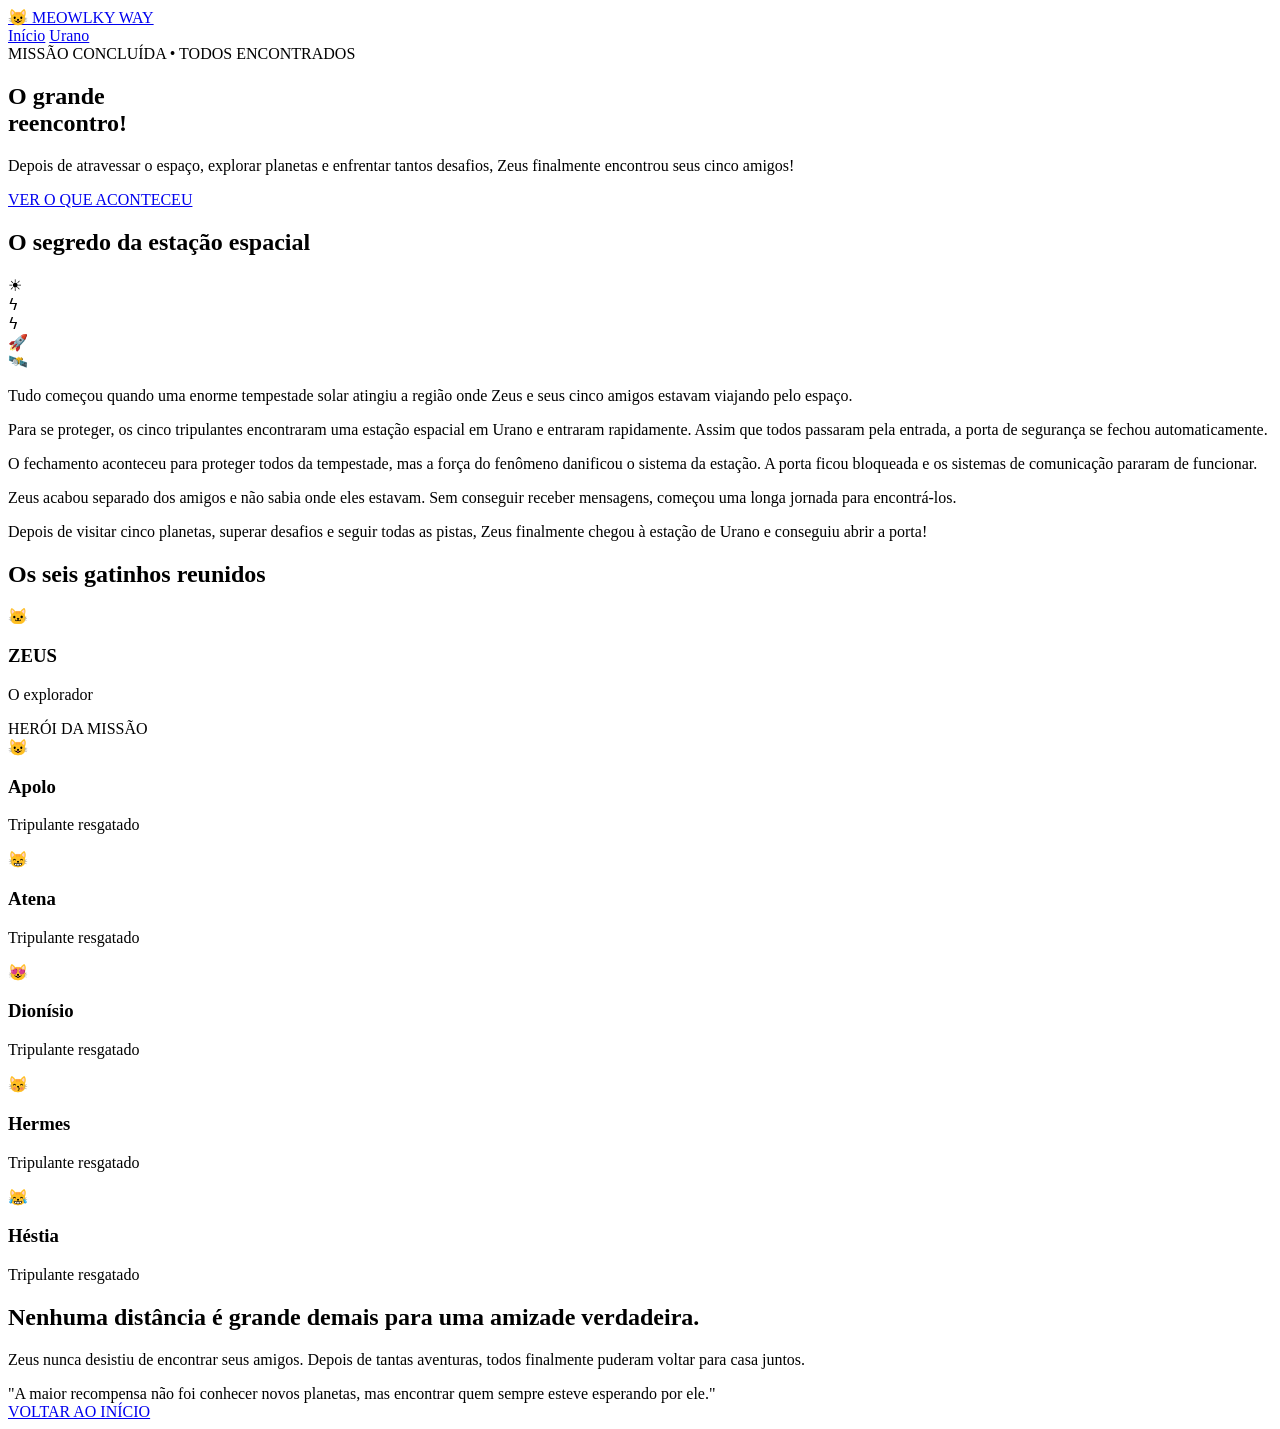
==== final.html @ 20ea3744 "Add files via upload" ====
<!DOCTYPE html>
<html lang="pt-BR">

<head>
    <meta charset="UTF-8">
    <meta name="viewport" content="width=device-width, initial-scale=1.0">

    <title>MEOWLKY WAY | O Grande Reencontro</title>

    <link rel="stylesheet" href="css/final.css">

    <link href="https://fonts.googleapis.com/css2?family=Nunito:wght@400;500;600;700;800;900&family=Orbitron:wght@500;600;700;800;900&display=swap" rel="stylesheet">
</head>

<body>

    <!-- CABEÇALHO -->

    <header>
        <a href="index.html" class="logo"> 😺 MEOWLKY WAY</a>

        <nav>
            <a href="index.html">Início</a>
            <a href="uranus.html">Urano</a>
        </nav>
    </header>


    <!-- APRESENTAÇÃO -->

    <section class="hero">

        <div class="hero-texto">

            <span class="etiqueta">MISSÃO CONCLUÍDA • TODOS ENCONTRADOS</span>

            <h1>O grande<br>reencontro!</h1>

            <p>
                Depois de atravessar o espaço, explorar planetas
                e enfrentar tantos desafios, Zeus finalmente
                encontrou seus cinco amigos!
            </p>

            <a href="#historia" class="botao">VER O QUE ACONTECEU</a>

        </div>

    </section>


    <!-- HISTÓRIA -->

    <section class="historia" id="historia">

        <div class="titulo-secao">


            <h2>O segredo da estação espacial</h2>


        </div>

        <div class="historia-card">

            <div class="historia-ilustracao">

                <div class="sol">☀</div>
                <div class="raio raio1">ϟ</div>
                <div class="raio raio2">ϟ</div>
                <div class="nave">🚀</div>
                <div class="estacao">🛰️</div>

            </div>

            <div class="historia-texto">

                <p>
                    Tudo começou quando uma enorme tempestade solar
                    atingiu a região onde Zeus e seus cinco amigos
                    estavam viajando pelo espaço.
                </p>

                <p>
                    Para se proteger, os cinco tripulantes encontraram
                    uma estação espacial em Urano e entraram rapidamente.
                    Assim que todos passaram pela entrada, a porta de
                    segurança se fechou automaticamente.
                </p>

                <p>
                    O fechamento aconteceu para proteger todos da
                    tempestade, mas a força do fenômeno danificou
                    o sistema da estação. A porta ficou bloqueada
                    e os sistemas de comunicação pararam de funcionar.
                </p>

                <p>
                    Zeus acabou separado dos amigos e não sabia
                    onde eles estavam. Sem conseguir receber mensagens,
                    começou uma longa jornada para encontrá-los.
                </p>

                <p class="destaque">
                    Depois de visitar cinco planetas, superar desafios
                    e seguir todas as pistas, Zeus finalmente chegou
                    à estação de Urano e conseguiu abrir a porta!
                </p>

            </div>

        </div>

    </section>


    <!-- REENCONTRO -->

    <section class="reencontro">

        <div class="titulo-secao">
            <h2>Os seis gatinhos reunidos</h2>
        </div>

        <div class="grupo-gatos">

            <div class="gato-card">
                <div class="gato-avatar">🐱</div>
                <h3>ZEUS</h3>
                <p>O explorador</p>
                <span class="tag">HERÓI DA MISSÃO</span>
            </div>

            <div class="gato-card">
                <div class="gato-avatar">😺</div>
                <h3>Apolo</h3>
                <p>Tripulante resgatado</p>
            </div>

            <div class="gato-card">
                <div class="gato-avatar">😸</div>
                <h3>Atena</h3>
                <p>Tripulante resgatado</p>
            </div>

            <div class="gato-card">
                <div class="gato-avatar">😻</div>
                <h3>Dionísio</h3>
                <p>Tripulante resgatado</p>
            </div>

            <div class="gato-card">
                <div class="gato-avatar">😽</div>
                <h3>Hermes</h3>
                <p>Tripulante resgatado</p>
            </div>

            <div class="gato-card">
                <div class="gato-avatar">😹</div>
                <h3>Héstia</h3>
                <p>Tripulante resgatado</p>
            </div>

        </div>

    </section>


    <!-- FINAL -->

    <section class="final">
 
        <h2>Nenhuma distância é grande demais para uma amizade verdadeira.</h2>

        <p>
            Zeus nunca desistiu de encontrar seus amigos.
            Depois de tantas aventuras, todos finalmente
            puderam voltar para casa juntos.
        </p>

        <div class="frase-final">
            "A maior recompensa não foi conhecer novos planetas,
            mas encontrar quem sempre esteve esperando por ele."
        </div>

        <a href="index.html" class="botao">VOLTAR AO INÍCIO</a>
    </section>



</body>
</html>
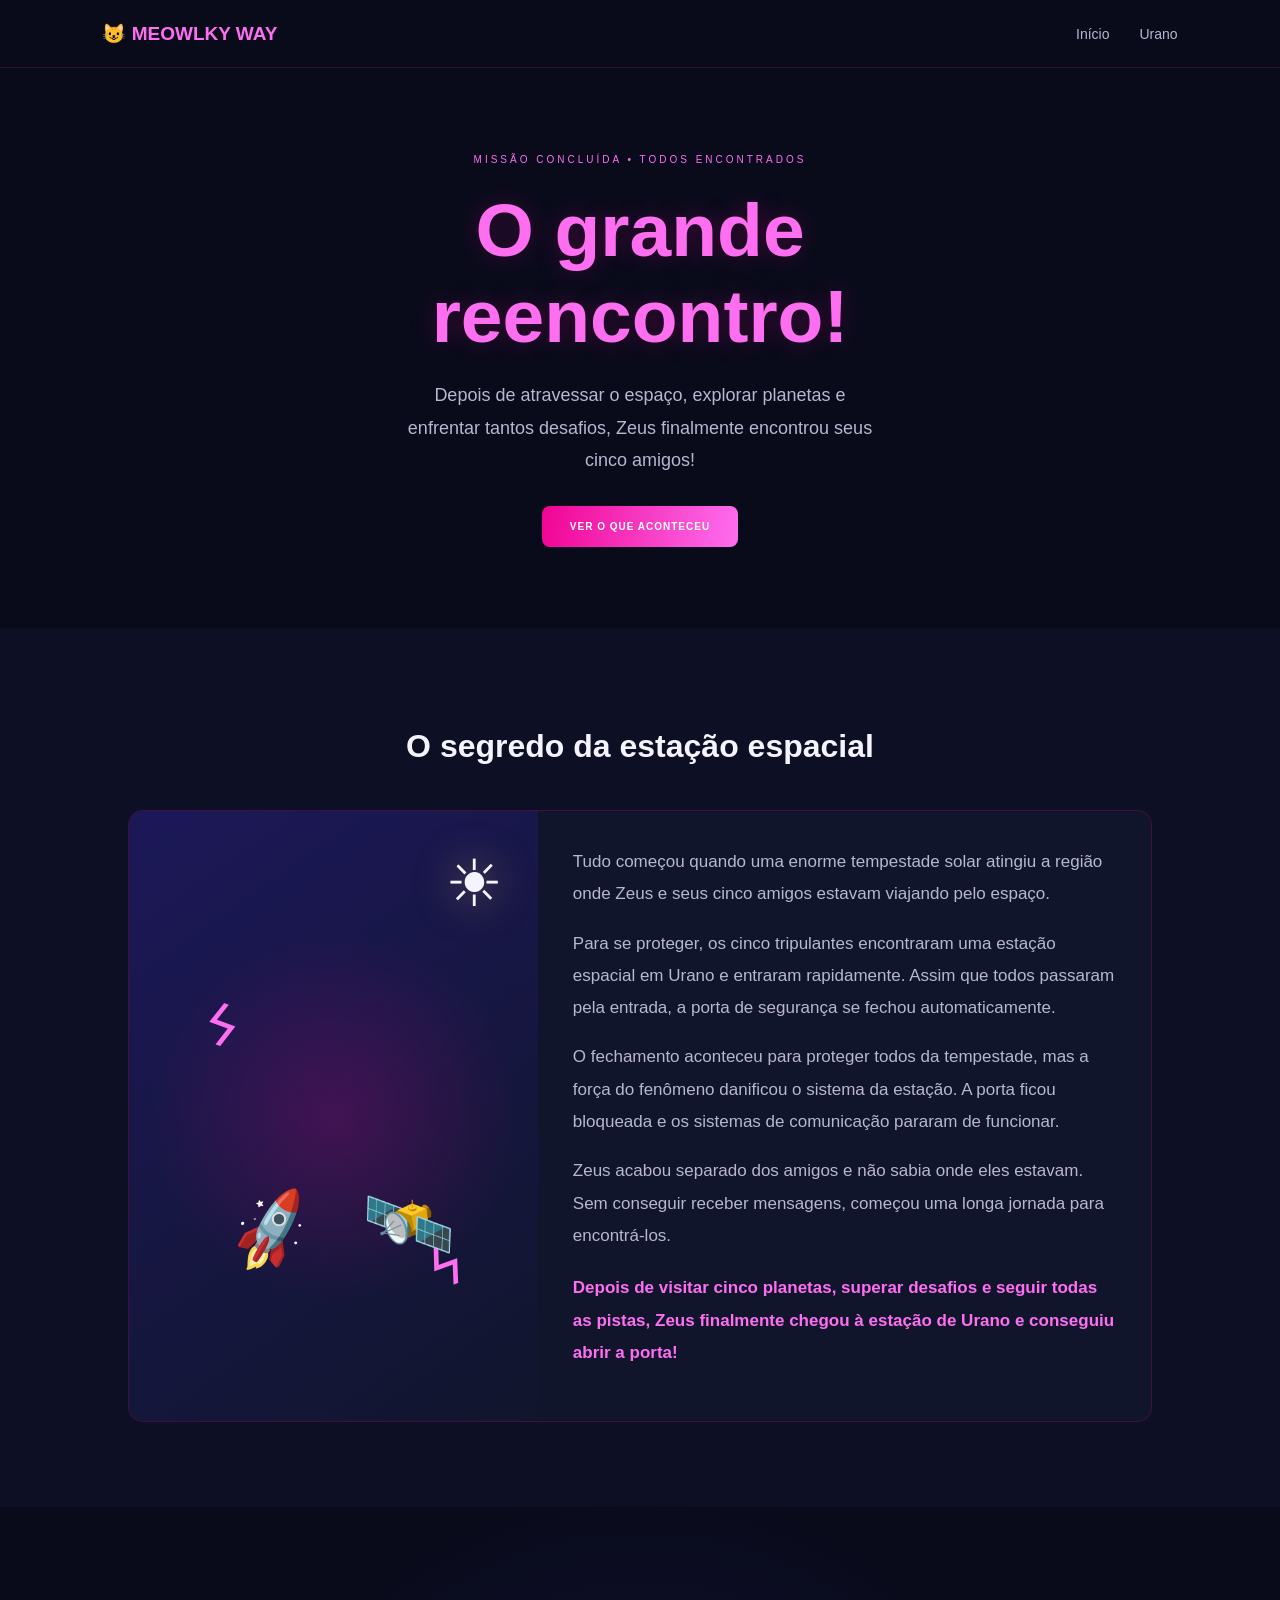
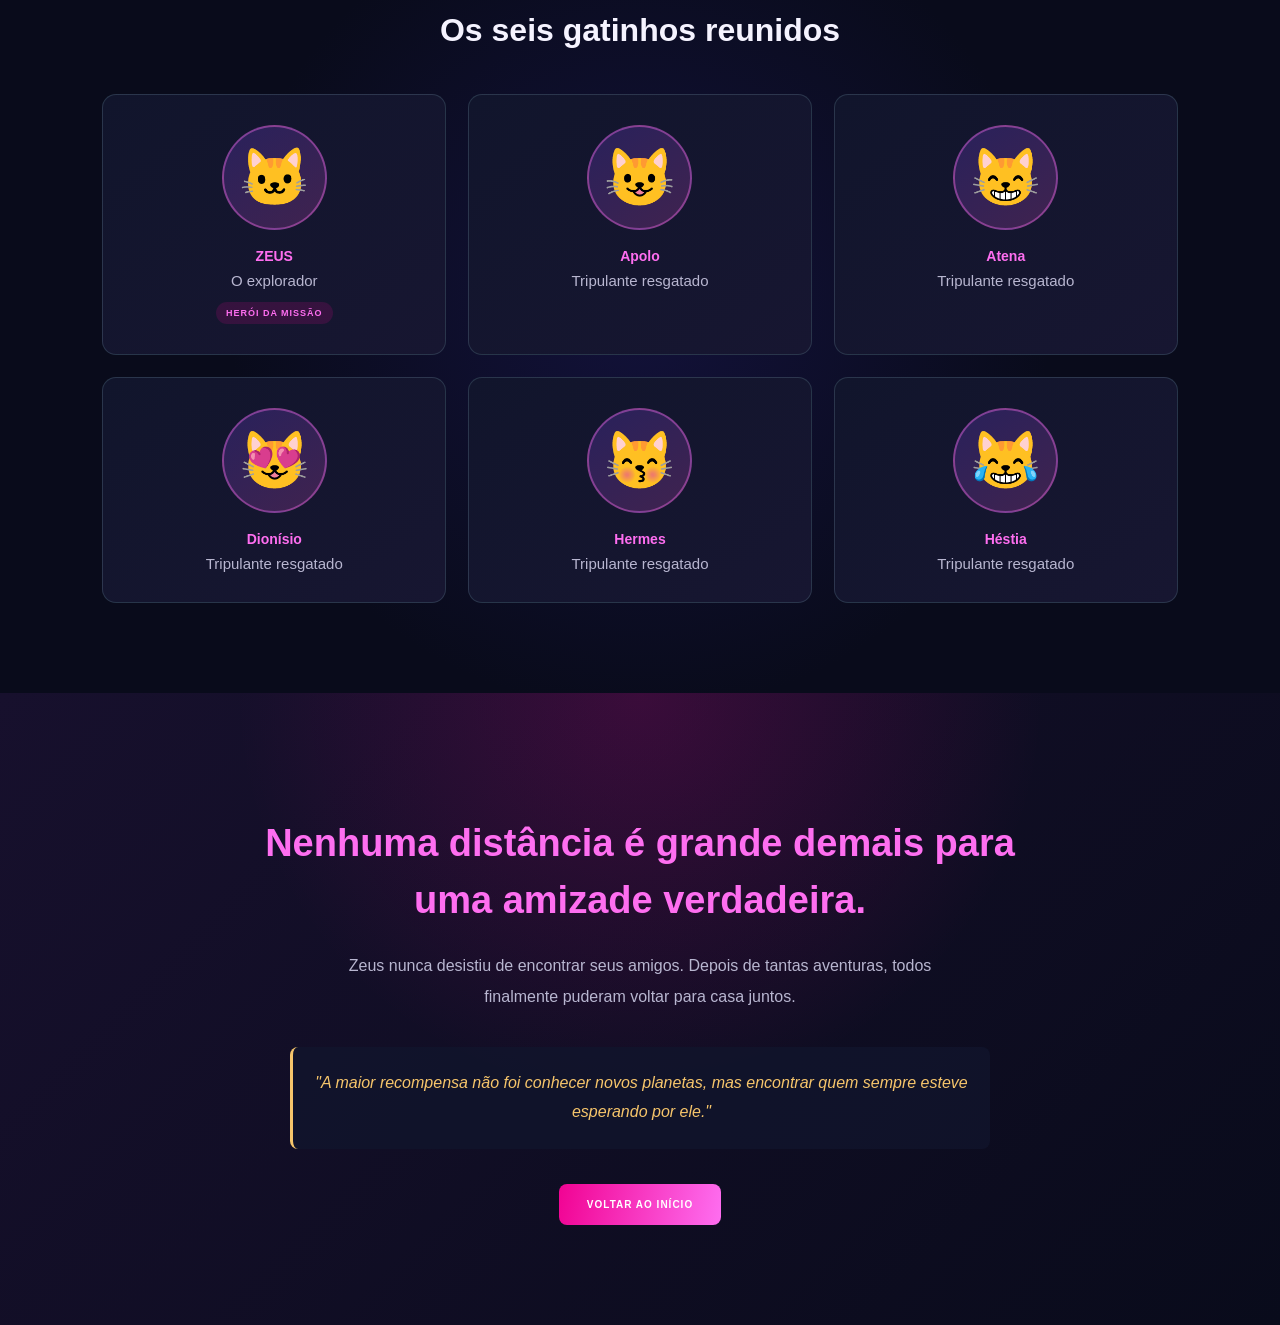
==== commit dced3b79: "Restore final.html with complete content" ====
--- a/final.html
+++ b/final.html
@@ -8,7 +8,7 @@
 
     <title>MEOWLKY WAY | O Grande Reencontro</title>
 
-    <link rel="stylesheet" href="css/final.css">
+    <link rel="stylesheet" href="final.css">
 
     <link href="https://fonts.googleapis.com/css2?family=Nunito:wght@400;500;600;700;800;900&family=Orbitron:wght@500;600;700;800;900&display=swap" rel="stylesheet">
 </head>
@@ -190,4 +190,4 @@
 
 
 </body>
-</html>+</html>
--- a/final.css
+++ b/final.css
@@ -0,0 +1,544 @@
+
+* {
+    margin: 0;
+    padding: 0;
+    box-sizing: border-box;
+}
+
+:root {
+    --fundo: #090B1B;
+    --fundo-card: #11152C;
+    --roxo: #1C1859;
+    --rosa: #F10393;
+    --rosa-claro: #FE6EF0;
+    --azul: #62C5D8;
+    --dourado: #F6C56B;
+    --texto: #F5F3FF;
+    --texto-secundario: #B8B6D0;
+}
+
+html {
+    scroll-behavior: smooth;
+}
+
+body {
+    background: var(--fundo);
+    color: var(--texto);
+    font-family: 'Nunito', sans-serif;
+}
+
+/* CABEÇALHO */
+
+header {
+    padding: 22px 8%;
+    display: flex;
+    align-items: center;
+    justify-content: space-between;
+    background: #090B1B;
+    border-bottom: 1px solid rgba(241, 3, 147, 0.2);
+}
+
+.logo {
+    color: var(--rosa-claro);
+    font-family: 'Orbitron', sans-serif;
+    font-size: 19px;
+    font-weight: 800;
+    text-decoration: none;
+}
+
+nav {
+    display: flex;
+    gap: 30px;
+}
+
+nav a {
+    color: var(--texto-secundario);
+    font-size: 14px;
+    text-decoration: none;
+    transition: 0.3s;
+}
+
+
+
+/* BOTÕES */
+
+.botao {
+    display: inline-block;
+    padding: 15px 28px;
+    border-radius: 8px;
+    background: linear-gradient(100deg, #F10393, #FE6EF0);
+    color: white;
+    font-family: 'Orbitron', sans-serif;
+    font-size: 10px;
+    font-weight: 800;
+    letter-spacing: 1px;
+    text-decoration: none;
+    transition: 0.3s;
+}
+
+
+
+/* HERO */
+
+.hero {
+    min-height: 560px;
+    display: flex;
+    align-items: center;
+    justify-content: center;
+    text-align: center;
+    padding-top: 50px;
+    padding-bottom: 50px;
+}
+
+.hero-content {
+    max-width: 850px;
+    width: 100%;
+    margin: auto;
+}
+
+.hero-description {
+    max-width: 650px;
+    margin: 20px auto 0;
+    color: var(--texto);
+    font-size: 18px;
+    line-height: 1.8;
+}
+
+.hero-buttons {
+    display: flex;
+    justify-content: center;
+    margin-top: 30px;
+}
+
+.etiqueta,
+.titulo-secao span {
+    color: var(--rosa-claro);
+    font-family: 'Orbitron', sans-serif;
+    font-size: 10px;
+    letter-spacing: 3px;
+}
+
+.hero h1 {
+    margin: 20px 0;
+    color: #FE6EF0;
+    font-family: 'Orbitron', sans-serif;
+    font-size: clamp(45px, 7vw, 75px);
+    line-height: 1.15;
+    text-shadow: 0 0 25px rgba(241, 3, 147, 0.25);
+}
+
+.hero p {
+    max-width: 470px;
+    margin-bottom: 30px;
+    color: var(--texto-secundario);
+    font-size: 18px;
+    line-height: 1.8;
+}
+
+/* PLANETA E ESPAÇO */
+
+.hero-espaco {
+    width: 350px;
+    height: 350px;
+    flex-shrink: 0;
+    position: relative;
+    display: flex;
+    align-items: center;
+    justify-content: center;
+}
+
+.planeta {
+    width: 190px;
+    height: 190px;
+    border-radius: 50%;
+    background: linear-gradient(145deg, #F10393, #7B42B5 55%, #25205D);
+    box-shadow:
+        inset -25px -20px 35px #160E3B,
+        0 0 50px rgba(241, 3, 147, 0.25);
+}
+
+.orbita {
+    position: absolute;
+    width: 320px;
+    height: 115px;
+    border: 2px solid rgba(254, 110, 240, 0.6);
+    border-radius: 50%;
+    transform: rotate(-25deg);
+}
+
+.gato-espacial {
+    position: absolute;
+    font-size: 90px;
+    z-index: 2;
+    filter: drop-shadow(0 0 15px rgba(255, 255, 255, 0.2));
+}
+
+.estrela {
+    position: absolute;
+    color: var(--dourado);
+    font-size: 25px;
+    animation: brilhar 2s infinite alternate;
+}
+
+.estrela1 { top: 15%; left: 10%; }
+.estrela2 { top: 20%; right: 5%; }
+.estrela3 { bottom: 15%; left: 12%; }
+.estrela4 { bottom: 10%; right: 15%; }
+.estrela5 { top: 50%; right: 0; }
+
+/* SEÇÕES */
+
+.titulo-secao {
+    margin-bottom: 45px;
+    text-align: center;
+}
+
+.titulo-secao h2 {
+    margin: 15px 0;
+    color: var(--texto);
+    font-family: 'Orbitron', sans-serif;
+    font-size: clamp(23px, 4vw, 32px);
+}
+
+.titulo-secao p {
+    color: var(--texto-secundario);
+    line-height: 1.7;
+}
+
+/* HISTÓRIA */
+
+.historia {
+    padding: 85px 10%;
+    background: #0D1024;
+}
+
+.historia-card {
+    max-width: 1050px;
+    margin: auto;
+    display: grid;
+    grid-template-columns: 0.8fr 1.2fr;
+    overflow: hidden;
+    border: 1px solid rgba(241, 3, 147, 0.2);
+    border-radius: 15px;
+    background: var(--fundo-card);
+}
+
+.historia-ilustracao {
+    min-height: 390px;
+    position: relative;
+    display: flex;
+    align-items: center;
+    justify-content: center;
+    overflow: hidden;
+    background:
+        radial-gradient(circle, rgba(241, 3, 147, 0.2), transparent 50%),
+        linear-gradient(145deg, #1C1859, #11152C);
+}
+
+.sol {
+    position: absolute;
+    top: 35px;
+    right: 35px;
+    font-size: 65px;
+    filter: drop-shadow(0 0 20px rgba(246, 197, 107, 0.5));
+}
+
+.raio {
+    position: absolute;
+    color: var(--rosa-claro);
+    font-size: 55px;
+}
+
+.raio1 {
+    top: 30%;
+    left: 18%;
+    transform: rotate(20deg);
+}
+
+.raio2 {
+    right: 18%;
+    bottom: 20%;
+    transform: rotate(-20deg);
+}
+
+.nave {
+    position: absolute;
+    bottom: 25%;
+    left: 25%;
+    font-size: 65px;
+    transform: rotate(-15deg);
+}
+
+.estacao {
+    position: absolute;
+    right: 20%;
+    bottom: 25%;
+    font-size: 75px;
+}
+
+.historia-texto {
+    padding: 35px;
+}
+
+.historia-texto p {
+    margin-bottom: 17px;
+    color: var(--texto-secundario);
+    font-size: 17px;
+    line-height: 1.9;
+}
+
+.historia-texto .destaque {
+    margin-top: 20px;
+    color: var(--rosa-claro);
+    font-weight: 800;
+}
+
+/* REENCONTRO */
+
+.reencontro {
+    padding: 90px 8%;
+    background:
+        radial-gradient(circle at 50% 50%, rgba(28, 24, 89, 0.5), transparent 55%),
+        var(--fundo);
+}
+
+.grupo-gatos {
+    max-width: 1100px;
+    margin: auto;
+    display: grid;
+    grid-template-columns: repeat(3, 1fr);
+    gap: 22px;
+}
+
+.gato-card {
+    padding: 30px 20px;
+    border: 1px solid rgba(165, 232, 242, 0.15);
+    border-radius: 14px;
+    background: linear-gradient(145deg, #11152C, #171631);
+    text-align: center;
+    transition: 0.3s;
+}
+
+
+
+.gato-avatar {
+    width: 105px;
+    height: 105px;
+    margin: 0 auto 18px;
+    display: flex;
+    align-items: center;
+    justify-content: center;
+    border: 2px solid rgba(254, 110, 240, 0.4);
+    border-radius: 50%;
+    background: linear-gradient(145deg, #29215B, #40234F);
+    font-size: 57px;
+}
+
+.gato-card h3 {
+    color: var(--rosa-claro);
+    font-family: 'Orbitron', sans-serif;
+    font-size: 14px;
+}
+
+.gato-card p {
+    margin-top: 8px;
+    color: var(--texto-secundario);
+    font-size: 15px;
+}
+
+.tag {
+    display: inline-block;
+    margin-top: 13px;
+    padding: 6px 10px;
+    border-radius: 20px;
+    background: rgba(241, 3, 147, 0.15);
+    color: var(--rosa-claro);
+    font-size: 9px;
+    font-weight: 800;
+    letter-spacing: 1px;
+}
+
+.mensagem-reencontro {
+    max-width: 750px;
+    margin: 45px auto 0;
+    padding: 25px;
+    border: 1px solid rgba(241, 3, 147, 0.2);
+    border-radius: 12px;
+    background: rgba(28, 24, 89, 0.35);
+    color: var(--rosa-claro);
+    font-family: 'Orbitron', sans-serif;
+    font-size: 13px;
+    line-height: 1.8;
+    text-align: center;
+}
+
+.mensagem-reencontro span {
+    display: block;
+    margin-bottom: 10px;
+    color: var(--rosa);
+    font-size: 35px;
+}
+
+.mensagem-reencontro small {
+    display: block;
+    margin-top: 12px;
+    color: var(--texto-secundario);
+    font-family: 'Nunito', sans-serif;
+    font-size: 12px;
+}
+
+/* FINAL */
+
+.final {
+    padding: 100px 10%;
+    text-align: center;
+    background:
+        radial-gradient(circle at 50% 0%, rgba(241, 3, 147, 0.18), transparent 45%),
+        linear-gradient(135deg, #17102D, #090B1B);
+}
+
+.final h2 {
+    max-width: 800px;
+    margin: 22px auto;
+    color: var(--rosa-claro);
+    font-family: 'Orbitron', sans-serif;
+    font-size: clamp(25px, 4vw, 38px);
+    line-height: 1.5;
+}
+
+.final p {
+    max-width: 650px;
+    margin: 0 auto 25px;
+    color: var(--texto-secundario);
+    line-height: 1.9;
+}
+
+.frase-final {
+    max-width: 700px;
+    margin: 35px auto;
+    padding: 22px;
+    border-left: 3px solid var(--dourado);
+    border-radius: 8px;
+    background: rgba(17, 21, 44, 0.8);
+    color: var(--dourado);
+    font-style: italic;
+    line-height: 1.8;
+}
+
+
+/* RODAPÉ */
+
+footer {
+    padding: 30px 15px;
+    border-top: 1px solid rgba(241, 3, 147, 0.15);
+    background: #070916;
+    text-align: center;
+}
+
+footer p {
+    margin-bottom: 10px;
+    color: var(--rosa-claro);
+    font-family: 'Orbitron', sans-serif;
+    font-size: 13px;
+}
+
+footer span {
+    color: var(--texto-secundario);
+    font-size: 12px;
+}
+
+/* ANIMAÇÃO */
+
+@keyframes brilhar {
+    from {
+        opacity: 0.5;
+        transform: scale(0.9);
+    }
+
+    to {
+        opacity: 1;
+        transform: scale(1.2);
+    }
+}
+
+/* RESPONSIVIDADE */
+
+@media (max-width: 850px) {
+
+    .hero {
+        flex-direction: column;
+        text-align: center;
+    }
+
+    .hero-espaco {
+        transform: scale(0.85);
+        margin: -15px 0;
+    }
+
+    .historia-card {
+        grid-template-columns: 1fr;
+    }
+
+    .historia-ilustracao {
+        min-height: 280px;
+    }
+
+    .grupo-gatos {
+        grid-template-columns: repeat(2, 1fr);
+    }
+}
+
+@media (max-width: 550px) {
+
+    header {
+        flex-direction: column;
+        gap: 18px;
+    }
+
+    nav {
+        gap: 20px;
+    }
+
+    .hero {
+        padding: 65px 7%;
+    }
+
+    .hero-espaco {
+        transform: scale(0.75);
+        margin: -35px 0;
+    }
+
+    .historia,
+    .reencontro,
+    .final {
+        padding: 65px 6%;
+    }
+
+    .historia-texto {
+        padding: 25px;
+    }
+
+    .grupo-gatos {
+        grid-template-columns: 1fr 1fr;
+        gap: 12px;
+    }
+
+    .gato-card {
+        padding: 22px 10px;
+    }
+
+    .gato-avatar {
+        width: 80px;
+        height: 80px;
+        font-size: 43px;
+    }
+
+    .mensagem-reencontro {
+        font-size: 11px;
+    }
+}
+
+
+.qr{
+    margin-top: 70px;
+}
